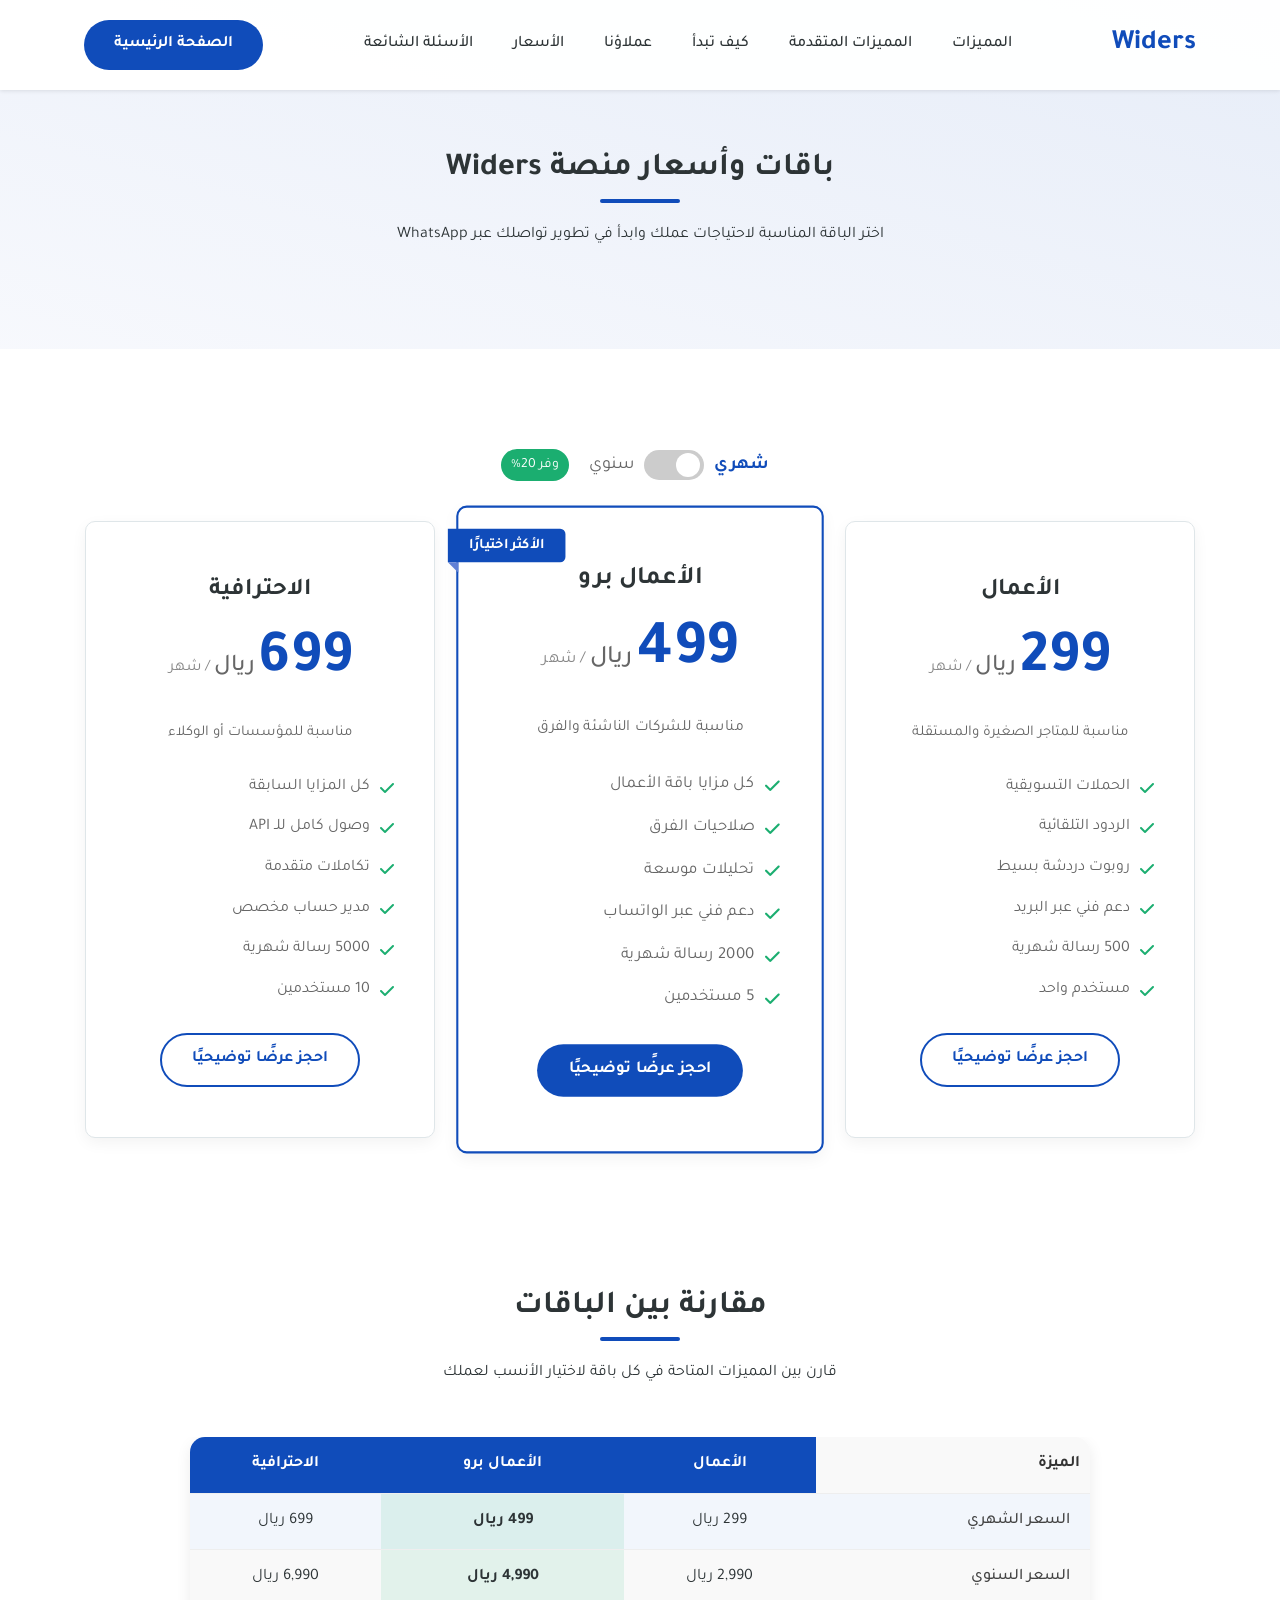
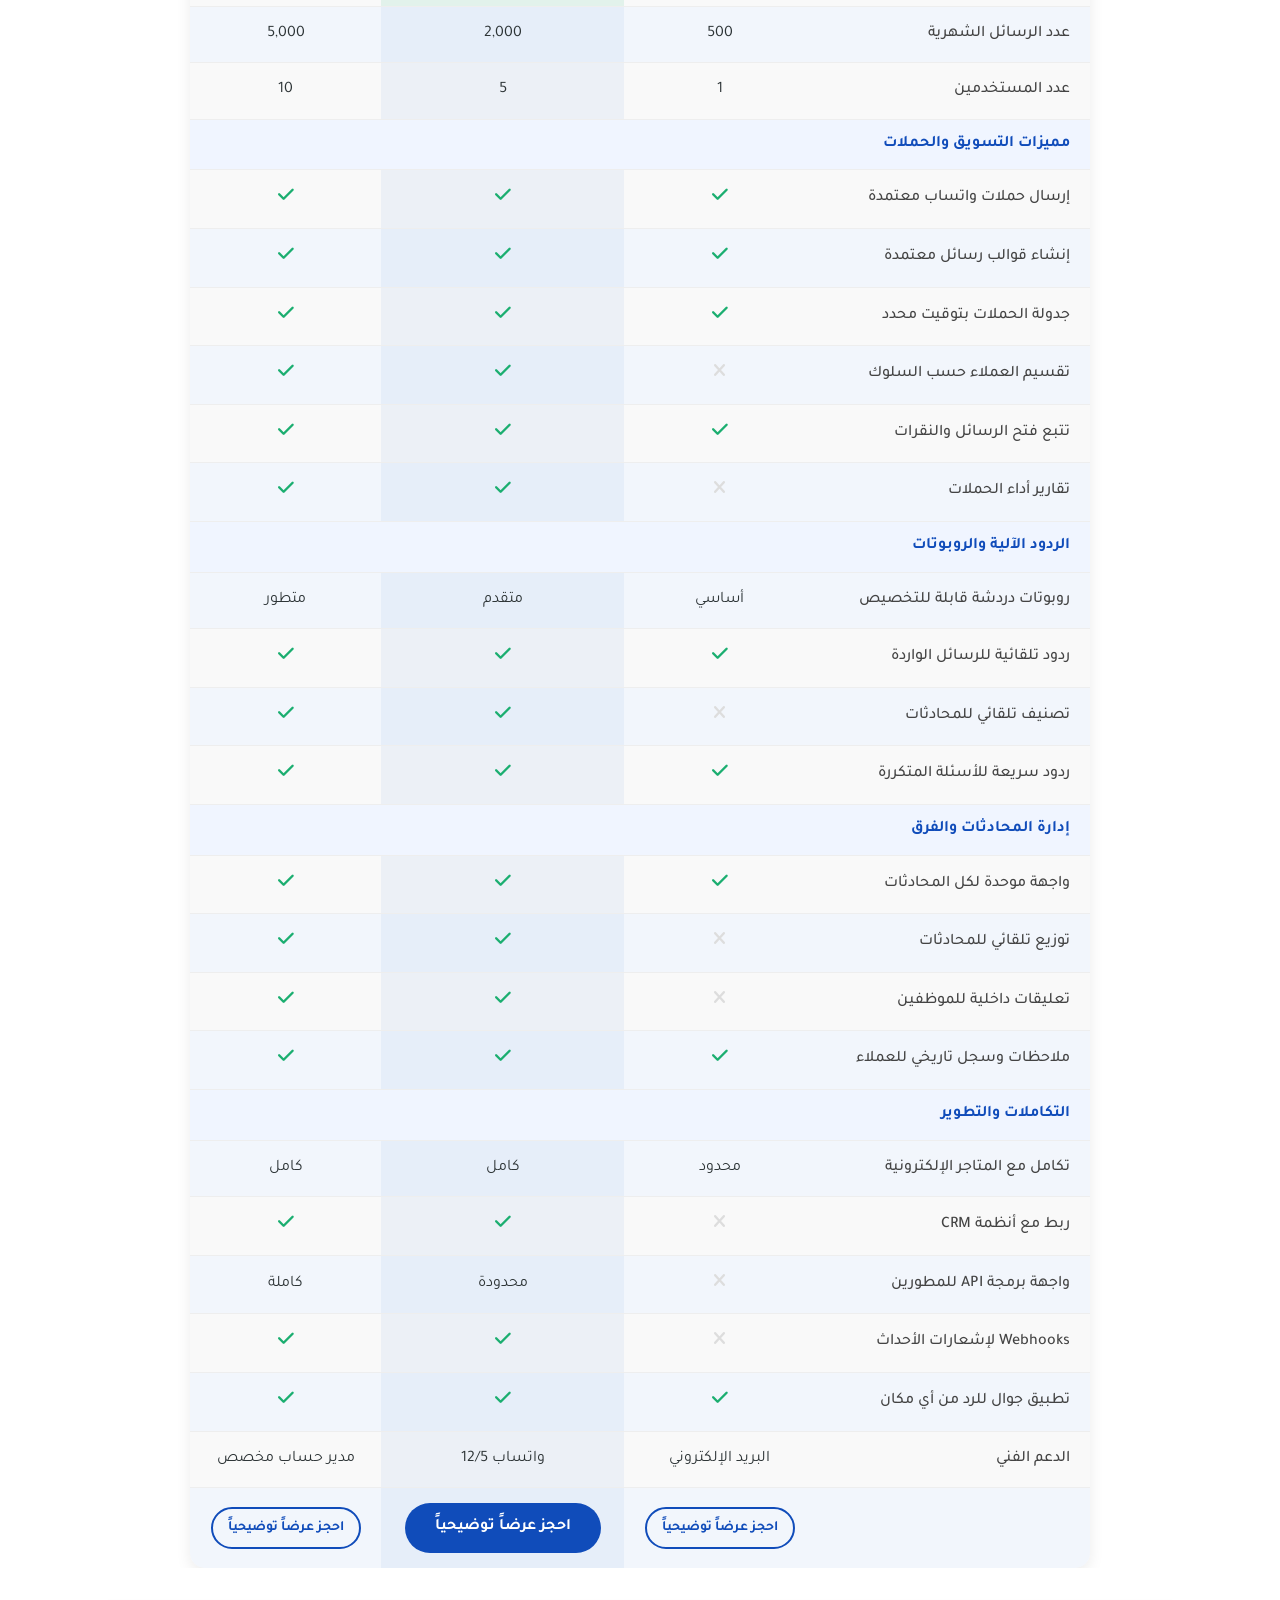
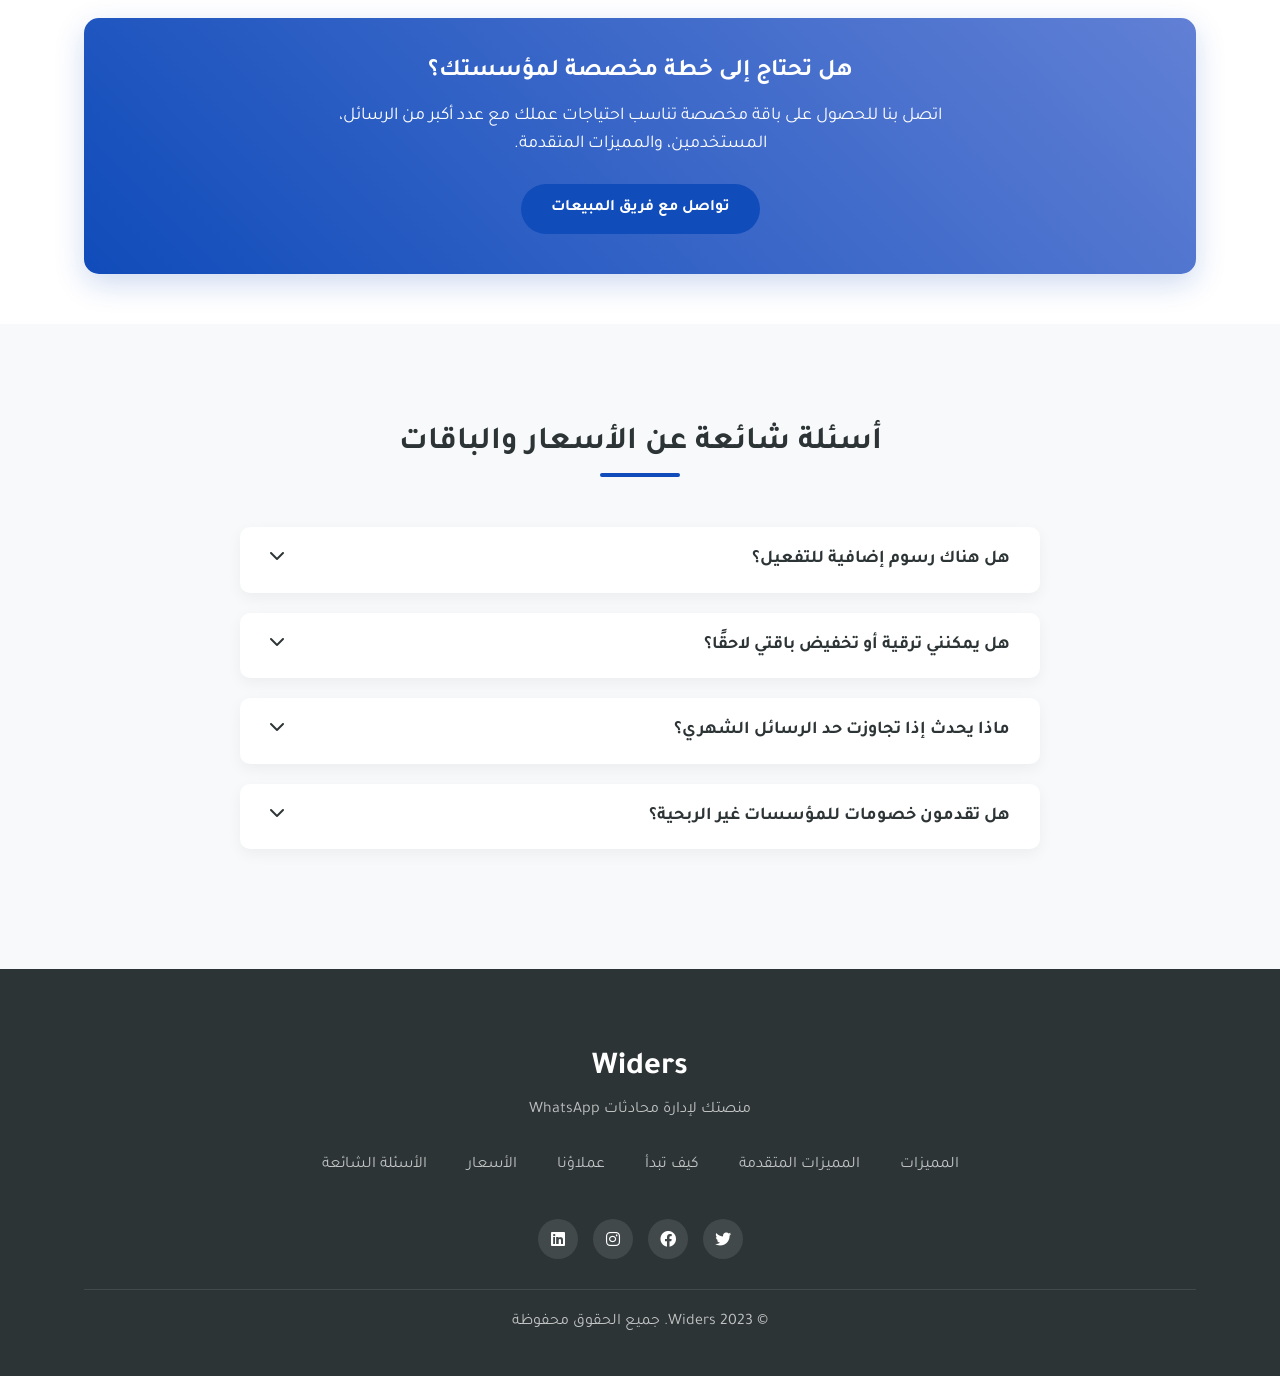
==== pricing.html @ 2da827e3 "Add files via upload" ====
<!DOCTYPE html>
<html lang="ar" dir="rtl">
  <head>
    <meta charset="UTF-8" />
    <meta name="viewport" content="width=device-width, initial-scale=1.0" />
    <title>الأسعار والباقات - Widers</title>
    <link rel="stylesheet" href="styles.css" />
    <link rel="stylesheet" href="animations.css" />
    <link
      rel="stylesheet"
      href="https://cdnjs.cloudflare.com/ajax/libs/font-awesome/6.0.0/css/all.min.css"
    />
    <link
      href="https://fonts.googleapis.com/css2?family=Tajawal:wght@300;400;500;700;800&display=swap"
      rel="stylesheet"
    />
    <meta
      name="description"
      content="باقات وأسعار منصة Widers - منصة متكاملة لإدارة وتسويق محادثات WhatsApp عبر API معتمد من Meta."
    />
    <style>
      .pricing-page-hero {
        padding: 15rem 0 5rem;
        background: linear-gradient(
          to bottom left,
          rgba(16, 76, 186, 0.1),
          rgba(97, 128, 213, 0.05)
        );
      }

      .pricing-features {
        padding: 5rem 0;
        background-color: #fff;
      }

      .pricing-features-list {
        display: grid;
        grid-template-columns: repeat(auto-fit, minmax(30rem, 1fr));
        gap: 3rem;
        margin-top: 3rem;
      }

      .feature-group {
        background-color: #f8f9fa;
        border-radius: 1.5rem;
        padding: 3rem;
        box-shadow: 0 5px 15px rgba(0, 0, 0, 0.05);
      }

      .feature-group h3 {
        color: var(--primary-color);
        margin-bottom: 2rem;
        position: relative;
        padding-bottom: 1rem;
      }

      .feature-group h3::after {
        content: "";
        position: absolute;
        bottom: 0;
        right: 0;
        width: 5rem;
        height: 0.3rem;
        background-color: var(--primary-color);
      }

      .feature-group ul li {
        margin-bottom: 1.2rem;
        display: flex;
        align-items: flex-start;
      }

      .feature-group ul li i {
        color: var(--secondary-color);
        margin-left: 1rem;
        margin-top: 0.3rem;
      }

      .enterprise-cta {
        background: linear-gradient(
          45deg,
          var(--primary-color),
          var(--primary-light)
        );
        color: white;
        border-radius: 1.5rem;
        padding: 4rem;
        margin-top: 5rem;
        text-align: center;
        box-shadow: 0 10px 30px rgba(16, 76, 186, 0.2);
      }

      .enterprise-cta h3 {
        font-size: 2.4rem;
        margin-bottom: 1.5rem;
      }

      .enterprise-cta p {
        font-size: 1.8rem;
        margin-bottom: 2.5rem;
        max-width: 70rem;
        margin-left: auto;
        margin-right: auto;
      }
    </style>
  </head>
  <body>
    <!-- القسم 1: الهيدر والتنقل -->
    <header class="header">
      <div class="container">
        <div class="navbar">
          <div class="logo">
            <h1>Widers</h1>
          </div>
          <nav class="nav-menu">
            <ul>
              <li><a href="index.html#features">المميزات</a></li>
              <li>
                <a href="index.html#advanced-features">المميزات المتقدمة</a>
              </li>
              <li><a href="index.html#journey">كيف تبدأ</a></li>
              <li><a href="index.html#testimonials">عملاؤنا</a></li>
              <li><a href="index.html#pricing">الأسعار</a></li>
              <li><a href="index.html#faq">الأسئلة الشائعة</a></li>
            </ul>
          </nav>
          <div class="cta-button">
            <a href="index.html" class="btn btn-primary">الصفحة الرئيسية</a>
          </div>
          <div class="mobile-menu-toggle">
            <i class="fas fa-bars"></i>
          </div>
        </div>
      </div>
    </header>

    <!-- القسم 2: العنوان الرئيسي للصفحة -->
    <section class="pricing-page-hero">
      <div class="container">
        <div class="section-header">
          <h2>باقات وأسعار منصة Widers</h2>
          <p>
            اختر الباقة المناسبة لاحتياجات عملك وابدأ في تطوير تواصلك عبر
            WhatsApp
          </p>
        </div>
      </div>
    </section>

    <!-- قسم الأسعار -->
    <section id="pricing" class="pricing">
      <div class="container">
        <div class="pricing-toggle">
          <span class="toggle-label active">شهري</span>
          <label class="switch">
            <input type="checkbox" id="pricing-toggle" />
            <span class="slider round"></span>
          </label>
          <span class="toggle-label">سنوي</span>
          <span class="save-label">وفر 20%</span>
        </div>

        <div class="pricing-plans monthly active">
          <div class="pricing-card">
            <div class="plan-name">الأعمال</div>
            <div class="plan-price">
              <span class="price">299</span>
              <span class="currency">ريال</span>
              <span class="period">/ شهر</span>
            </div>
            <div class="plan-audience">مناسبة للمتاجر الصغيرة والمستقلة</div>
            <ul class="plan-features">
              <li><i class="fas fa-check"></i> الحملات التسويقية</li>
              <li><i class="fas fa-check"></i> الردود التلقائية</li>
              <li><i class="fas fa-check"></i> روبوت دردشة بسيط</li>
              <li><i class="fas fa-check"></i> دعم فني عبر البريد</li>
              <li><i class="fas fa-check"></i> 500 رسالة شهرية</li>
              <li><i class="fas fa-check"></i> مستخدم واحد</li>
            </ul>
            <a href="booking.html" class="btn btn-outline"
              >احجز عرضًا توضيحيًا</a
            >
          </div>
          <div class="pricing-card popular">
            <div class="popular-badge">الأكثر اختيارًا</div>
            <div class="plan-name">الأعمال برو</div>
            <div class="plan-price">
              <span class="price">499</span>
              <span class="currency">ريال</span>
              <span class="period">/ شهر</span>
            </div>
            <div class="plan-audience">مناسبة للشركات الناشئة والفرق</div>
            <ul class="plan-features">
              <li><i class="fas fa-check"></i> كل مزايا باقة الأعمال</li>
              <li><i class="fas fa-check"></i> صلاحيات الفرق</li>
              <li><i class="fas fa-check"></i> تحليلات موسعة</li>
              <li><i class="fas fa-check"></i> دعم فني عبر الواتساب</li>
              <li><i class="fas fa-check"></i> 2000 رسالة شهرية</li>
              <li><i class="fas fa-check"></i> 5 مستخدمين</li>
            </ul>
            <a href="booking.html" class="btn btn-primary"
              >احجز عرضًا توضيحيًا</a
            >
          </div>
          <div class="pricing-card">
            <div class="plan-name">الاحترافية</div>
            <div class="plan-price">
              <span class="price">699</span>
              <span class="currency">ريال</span>
              <span class="period">/ شهر</span>
            </div>
            <div class="plan-audience">مناسبة للمؤسسات أو الوكلاء</div>
            <ul class="plan-features">
              <li><i class="fas fa-check"></i> كل المزايا السابقة</li>
              <li><i class="fas fa-check"></i> وصول كامل للـ API</li>
              <li><i class="fas fa-check"></i> تكاملات متقدمة</li>
              <li><i class="fas fa-check"></i> مدير حساب مخصص</li>
              <li><i class="fas fa-check"></i> 5000 رسالة شهرية</li>
              <li><i class="fas fa-check"></i> 10 مستخدمين</li>
            </ul>
            <a href="booking.html" class="btn btn-outline"
              >احجز عرضًا توضيحيًا</a
            >
          </div>
        </div>

        <div class="pricing-plans yearly">
          <div class="pricing-card">
            <div class="plan-name">الأعمال</div>
            <div class="plan-price">
              <span class="price">2,990</span>
              <span class="currency">ريال</span>
              <span class="period">/ سنة</span>
            </div>
            <div class="plan-savings">توفير 598 ريال</div>
            <div class="plan-audience">مناسبة للمتاجر الصغيرة والمستقلة</div>
            <ul class="plan-features">
              <li><i class="fas fa-check"></i> الحملات التسويقية</li>
              <li><i class="fas fa-check"></i> الردود التلقائية</li>
              <li><i class="fas fa-check"></i> روبوت دردشة بسيط</li>
              <li><i class="fas fa-check"></i> دعم فني عبر البريد</li>
              <li><i class="fas fa-check"></i> 500 رسالة شهرية</li>
              <li><i class="fas fa-check"></i> مستخدم واحد</li>
            </ul>
            <a href="booking.html" class="btn btn-outline"
              >احجز عرضًا توضيحيًا</a
            >
          </div>
          <div class="pricing-card popular">
            <div class="popular-badge">الأكثر اختيارًا</div>
            <div class="plan-name">الأعمال برو</div>
            <div class="plan-price">
              <span class="price">4,990</span>
              <span class="currency">ريال</span>
              <span class="period">/ سنة</span>
            </div>
            <div class="plan-savings">توفير 998 ريال</div>
            <div class="plan-audience">مناسبة للشركات الناشئة والفرق</div>
            <ul class="plan-features">
              <li><i class="fas fa-check"></i> كل مزايا باقة الأعمال</li>
              <li><i class="fas fa-check"></i> صلاحيات الفرق</li>
              <li><i class="fas fa-check"></i> تحليلات موسعة</li>
              <li><i class="fas fa-check"></i> دعم فني عبر الواتساب</li>
              <li><i class="fas fa-check"></i> 2000 رسالة شهرية</li>
              <li><i class="fas fa-check"></i> 5 مستخدمين</li>
            </ul>
            <a href="booking.html" class="btn btn-primary"
              >احجز عرضًا توضيحيًا</a
            >
          </div>
          <div class="pricing-card">
            <div class="plan-name">الاحترافية</div>
            <div class="plan-price">
              <span class="price">6,990</span>
              <span class="currency">ريال</span>
              <span class="period">/ سنة</span>
            </div>
            <div class="plan-savings">توفير 1,398 ريال</div>
            <div class="plan-audience">مناسبة للمؤسسات أو الوكلاء</div>
            <ul class="plan-features">
              <li><i class="fas fa-check"></i> كل المزايا السابقة</li>
              <li><i class="fas fa-check"></i> وصول كامل للـ API</li>
              <li><i class="fas fa-check"></i> تكاملات متقدمة</li>
              <li><i class="fas fa-check"></i> مدير حساب مخصص</li>
              <li><i class="fas fa-check"></i> 5000 رسالة شهرية</li>
              <li><i class="fas fa-check"></i> 10 مستخدمين</li>
            </ul>
            <a href="booking.html" class="btn btn-outline"
              >احجز عرضًا توضيحيًا</a
            >
          </div>
        </div>
      </div>
    </section>

    <!-- قسم مقارنة بين الباقات -->
    <section class="pricing-features">
      <div class="container">
        <div class="section-header">
          <h2>مقارنة بين الباقات</h2>
          <p>قارن بين المميزات المتاحة في كل باقة لاختيار الأنسب لعملك</p>
        </div>

        <div class="features-comparison">
          <style>
            .features-comparison {
              overflow-x: auto;
              margin: 4rem 0;
            }

            .comparison-table {
              width: 100%;
              border-collapse: collapse;
              text-align: center;
              box-shadow: 0 5px 15px rgba(0, 0, 0, 0.08);
              border-radius: 1.5rem;
              overflow: hidden;
            }

            .comparison-table th,
            .comparison-table td {
              padding: 1.5rem 1rem;
              border-bottom: 1px solid #eee;
            }

            .comparison-table th {
              background-color: var(--primary-color);
              color: white;
              font-weight: 700;
              font-size: 1.6rem;
            }

            .comparison-table th:first-child {
              text-align: right;
              background-color: transparent;
              color: #333;
              border-bottom: 1px solid #eee;
              font-weight: 600;
            }

            .comparison-table tr:last-child td {
              border-bottom: none;
            }

            .comparison-table tr:nth-child(odd) {
              background-color: #f9f9f9;
            }

            .comparison-table tr td:first-child {
              text-align: right;
              font-weight: 500;
              color: #444;
              padding-right: 2rem;
            }

            .comparison-table i.fas.fa-check {
              color: var(--secondary-color);
              font-size: 1.8rem;
            }

            .comparison-table i.fas.fa-times {
              color: #ddd;
              font-size: 1.8rem;
            }

            .comparison-table .highlight {
              background-color: rgba(27, 174, 112, 0.1);
              font-weight: bold;
            }

            .comparison-table tr.section-title {
              background-color: #f0f5ff;
            }

            .comparison-table tr.section-title td {
              font-weight: 700;
              color: var(--primary-color);
              text-align: right;
              padding: 1.2rem 2rem;
            }

            .popular-column {
              background-color: rgba(16, 76, 186, 0.05);
              position: relative;
            }

            .comparison-table .btn-outline {
              padding: 0.8rem 1.5rem;
              font-size: 1.4rem;
            }

            @media (max-width: 768px) {
              .comparison-table th,
              .comparison-table td {
                padding: 1rem 0.5rem;
                font-size: 1.4rem;
              }
            }
          </style>

          <table class="comparison-table">
            <tr>
              <th>الميزة</th>
              <th>الأعمال</th>
              <th class="popular-column">الأعمال برو</th>
              <th>الاحترافية</th>
            </tr>
            <tr>
              <td>السعر الشهري</td>
              <td>299 ريال</td>
              <td class="popular-column highlight">499 ريال</td>
              <td>699 ريال</td>
            </tr>
            <tr>
              <td>السعر السنوي</td>
              <td>2,990 ريال</td>
              <td class="popular-column highlight">4,990 ريال</td>
              <td>6,990 ريال</td>
            </tr>
            <tr>
              <td>عدد الرسائل الشهرية</td>
              <td>500</td>
              <td class="popular-column">2,000</td>
              <td>5,000</td>
            </tr>
            <tr>
              <td>عدد المستخدمين</td>
              <td>1</td>
              <td class="popular-column">5</td>
              <td>10</td>
            </tr>
            <tr class="section-title">
              <td colspan="4">مميزات التسويق والحملات</td>
            </tr>
            <tr>
              <td>إرسال حملات واتساب معتمدة</td>
              <td><i class="fas fa-check"></i></td>
              <td class="popular-column"><i class="fas fa-check"></i></td>
              <td><i class="fas fa-check"></i></td>
            </tr>
            <tr>
              <td>إنشاء قوالب رسائل معتمدة</td>
              <td><i class="fas fa-check"></i></td>
              <td class="popular-column"><i class="fas fa-check"></i></td>
              <td><i class="fas fa-check"></i></td>
            </tr>
            <tr>
              <td>جدولة الحملات بتوقيت محدد</td>
              <td><i class="fas fa-check"></i></td>
              <td class="popular-column"><i class="fas fa-check"></i></td>
              <td><i class="fas fa-check"></i></td>
            </tr>
            <tr>
              <td>تقسيم العملاء حسب السلوك</td>
              <td><i class="fas fa-times"></i></td>
              <td class="popular-column"><i class="fas fa-check"></i></td>
              <td><i class="fas fa-check"></i></td>
            </tr>
            <tr>
              <td>تتبع فتح الرسائل والنقرات</td>
              <td><i class="fas fa-check"></i></td>
              <td class="popular-column"><i class="fas fa-check"></i></td>
              <td><i class="fas fa-check"></i></td>
            </tr>
            <tr>
              <td>تقارير أداء الحملات</td>
              <td><i class="fas fa-times"></i></td>
              <td class="popular-column"><i class="fas fa-check"></i></td>
              <td><i class="fas fa-check"></i></td>
            </tr>
            <tr class="section-title">
              <td colspan="4">الردود الآلية والروبوتات</td>
            </tr>
            <tr>
              <td>روبوتات دردشة قابلة للتخصيص</td>
              <td>أساسي</td>
              <td class="popular-column">متقدم</td>
              <td>متطور</td>
            </tr>
            <tr>
              <td>ردود تلقائية للرسائل الواردة</td>
              <td><i class="fas fa-check"></i></td>
              <td class="popular-column"><i class="fas fa-check"></i></td>
              <td><i class="fas fa-check"></i></td>
            </tr>
            <tr>
              <td>تصنيف تلقائي للمحادثات</td>
              <td><i class="fas fa-times"></i></td>
              <td class="popular-column"><i class="fas fa-check"></i></td>
              <td><i class="fas fa-check"></i></td>
            </tr>
            <tr>
              <td>ردود سريعة للأسئلة المتكررة</td>
              <td><i class="fas fa-check"></i></td>
              <td class="popular-column"><i class="fas fa-check"></i></td>
              <td><i class="fas fa-check"></i></td>
            </tr>
            <tr class="section-title">
              <td colspan="4">إدارة المحادثات والفرق</td>
            </tr>
            <tr>
              <td>واجهة موحدة لكل المحادثات</td>
              <td><i class="fas fa-check"></i></td>
              <td class="popular-column"><i class="fas fa-check"></i></td>
              <td><i class="fas fa-check"></i></td>
            </tr>
            <tr>
              <td>توزيع تلقائي للمحادثات</td>
              <td><i class="fas fa-times"></i></td>
              <td class="popular-column"><i class="fas fa-check"></i></td>
              <td><i class="fas fa-check"></i></td>
            </tr>
            <tr>
              <td>تعليقات داخلية للموظفين</td>
              <td><i class="fas fa-times"></i></td>
              <td class="popular-column"><i class="fas fa-check"></i></td>
              <td><i class="fas fa-check"></i></td>
            </tr>
            <tr>
              <td>ملاحظات وسجل تاريخي للعملاء</td>
              <td><i class="fas fa-check"></i></td>
              <td class="popular-column"><i class="fas fa-check"></i></td>
              <td><i class="fas fa-check"></i></td>
            </tr>
            <tr class="section-title">
              <td colspan="4">التكاملات والتطوير</td>
            </tr>
            <tr>
              <td>تكامل مع المتاجر الإلكترونية</td>
              <td>محدود</td>
              <td class="popular-column">كامل</td>
              <td>كامل</td>
            </tr>
            <tr>
              <td>ربط مع أنظمة CRM</td>
              <td><i class="fas fa-times"></i></td>
              <td class="popular-column"><i class="fas fa-check"></i></td>
              <td><i class="fas fa-check"></i></td>
            </tr>
            <tr>
              <td>واجهة برمجة API للمطورين</td>
              <td><i class="fas fa-times"></i></td>
              <td class="popular-column">محدودة</td>
              <td>كاملة</td>
            </tr>
            <tr>
              <td>Webhooks لإشعارات الأحداث</td>
              <td><i class="fas fa-times"></i></td>
              <td class="popular-column"><i class="fas fa-check"></i></td>
              <td><i class="fas fa-check"></i></td>
            </tr>
            <tr>
              <td>تطبيق جوال للرد من أي مكان</td>
              <td><i class="fas fa-check"></i></td>
              <td class="popular-column"><i class="fas fa-check"></i></td>
              <td><i class="fas fa-check"></i></td>
            </tr>
            <tr>
              <td>الدعم الفني</td>
              <td>البريد الإلكتروني</td>
              <td class="popular-column">واتساب 12/5</td>
              <td>مدير حساب مخصص</td>
            </tr>
            <tr>
              <td></td>
              <td>
                <a href="booking.html" class="btn btn-outline"
                  >احجز عرضاً توضيحياً</a
                >
              </td>
              <td class="popular-column">
                <a href="booking.html" class="btn btn-primary"
                  >احجز عرضاً توضيحياً</a
                >
              </td>
              <td>
                <a href="booking.html" class="btn btn-outline"
                  >احجز عرضاً توضيحياً</a
                >
              </td>
            </tr>
          </table>
        </div>

        <div class="enterprise-cta">
          <h3>هل تحتاج إلى خطة مخصصة لمؤسستك؟</h3>
          <p>
            اتصل بنا للحصول على باقة مخصصة تناسب احتياجات عملك مع عدد أكبر من
            الرسائل، المستخدمين، والمميزات المتقدمة.
          </p>
          <a href="booking.html" class="btn btn-primary"
            >تواصل مع فريق المبيعات</a
          >
        </div>
      </div>
    </section>

    <!-- قسم أسئلة متكررة عن الأسعار -->
    <section class="faq">
      <div class="container">
        <div class="section-header">
          <h2>أسئلة شائعة عن الأسعار والباقات</h2>
        </div>
        <div class="faq-container">
          <div class="faq-item">
            <div class="faq-question">
              <h3>هل هناك رسوم إضافية للتفعيل؟</h3>
              <div class="faq-icon">
                <i class="fas fa-chevron-down"></i>
              </div>
            </div>
            <div class="faq-answer">
              <p>
                لا، لا توجد رسوم تفعيل إضافية. كل ما تدفعه هو قيمة الاشتراك
                المذكورة في الباقات.
              </p>
            </div>
          </div>
          <div class="faq-item">
            <div class="faq-question">
              <h3>هل يمكنني ترقية أو تخفيض باقتي لاحقًا؟</h3>
              <div class="faq-icon">
                <i class="fas fa-chevron-down"></i>
              </div>
            </div>
            <div class="faq-answer">
              <p>
                نعم، يمكنك ترقية باقتك في أي وقت. للتخفيض، يمكنك الانتقال إلى
                باقة أقل في نهاية دورة الاشتراك الحالية.
              </p>
            </div>
          </div>
          <div class="faq-item">
            <div class="faq-question">
              <h3>ماذا يحدث إذا تجاوزت حد الرسائل الشهري؟</h3>
              <div class="faq-icon">
                <i class="fas fa-chevron-down"></i>
              </div>
            </div>
            <div class="faq-answer">
              <p>
                تُحتسب الرسائل الإضافية بنظام الدفع حسب الاستخدام بقيمة 0.10
                ريال للرسالة العادية و 0.30 ريال للرسائل التي تحتوي على وسائط.
              </p>
            </div>
          </div>
          <div class="faq-item">
            <div class="faq-question">
              <h3>هل تقدمون خصومات للمؤسسات غير الربحية؟</h3>
              <div class="faq-icon">
                <i class="fas fa-chevron-down"></i>
              </div>
            </div>
            <div class="faq-answer">
              <p>
                نعم، نقدم خصومات خاصة للمؤسسات التعليمية وغير الربحية. يرجى
                التواصل مع فريق المبيعات لمعرفة التفاصيل.
              </p>
            </div>
          </div>
        </div>
      </div>
    </section>

    <!-- الفوتر -->
    <footer class="footer">
      <div class="container">
        <div class="footer-content">
          <div class="footer-logo">
            <h2>Widers</h2>
            <p>منصتك لإدارة محادثات WhatsApp</p>
          </div>
          <div class="footer-links">
            <a href="index.html#features">المميزات</a>
            <a href="index.html#advanced-features">المميزات المتقدمة</a>
            <a href="index.html#journey">كيف تبدأ</a>
            <a href="index.html#testimonials">عملاؤنا</a>
            <a href="index.html#pricing">الأسعار</a>
            <a href="index.html#faq">الأسئلة الشائعة</a>
          </div>
          <div class="social-links">
            <a href="#"><i class="fab fa-twitter"></i></a>
            <a href="#"><i class="fab fa-facebook"></i></a>
            <a href="#"><i class="fab fa-instagram"></i></a>
            <a href="#"><i class="fab fa-linkedin"></i></a>
          </div>
        </div>
        <div class="footer-bottom">
          <p>© 2023 Widers. جميع الحقوق محفوظة</p>
        </div>
      </div>
    </footer>

    <script src="script.js"></script>
  </body>
</html>
---- styles.css ----
/* Global Styles */
:root {
  --primary-color: #104cba;
  --primary-light: #6180d5;
  --secondary-color: #1bae70;
  --accent-color: #9370db;
  --dark-color: #2d3436;
  --light-color: #f5f6fa;
  --gray-color: #dfe6e9;
  --text-color: #2d3436;
  --shadow: 0 4px 6px rgba(0, 0, 0, 0.1);
  --transition: all 0.3s ease;
}

* {
  margin: 0;
  padding: 0;
  box-sizing: border-box;
}

html {
  font-size: 62.5%;
  scroll-behavior: smooth;
}

body {
  font-family: "Tajawal", sans-serif;
  font-size: 1.6rem;
  line-height: 1.6;
  color: var(--text-color);
  background-color: #fff;
  direction: rtl;
}

.container {
  width: 90%;
  max-width: 120rem;
  margin: 0 auto;
  padding: 0 2rem;
}

h1,
h2,
h3,
h4,
h5,
h6 {
  font-weight: 700;
  line-height: 1.2;
  margin-bottom: 2rem;
}

ul {
  list-style: none;
}

a {
  text-decoration: none;
  color: var(--text-color);
  transition: var(--transition);
}

img {
  max-width: 100%;
  height: auto;
  display: block;
}

.section-header {
  text-align: center;
  margin-bottom: 5rem;
}

.section-header h2 {
  font-size: 3.2rem;
  position: relative;
  margin-bottom: 2rem;
  padding-bottom: 1.5rem;
}

.section-header h2::after {
  content: "";
  position: absolute;
  bottom: 0;
  right: 50%;
  transform: translateX(50%);
  width: 8rem;
  height: 0.4rem;
  background-color: var(--primary-color);
  border-radius: 4rem;
}

/* Buttons */
.btn {
  display: inline-block;
  padding: 1.2rem 3rem;
  border-radius: 5rem;
  font-weight: 700;
  cursor: pointer;
  transition: var(--transition);
  font-size: 1.6rem;
  text-align: center;
  border: none;
}

.btn-primary {
  background-color: var(--primary-color);
  color: white;
}

.btn-primary:hover {
  background-color: var(--primary-light);
  transform: translateY(-3px);
  box-shadow: var(--shadow);
}

.btn-secondary {
  background-color: transparent;
  color: var(--primary-color);
  border: 2px solid var(--primary-color);
  margin-right: 1rem;
}

.btn-secondary:hover {
  background-color: var(--primary-color);
  color: white;
  transform: translateY(-3px);
  box-shadow: var(--shadow);
}

.btn-outline {
  background-color: transparent;
  color: var(--primary-color);
  border: 2px solid var(--primary-color);
}

.btn-outline:hover {
  background-color: var(--primary-color);
  color: white;
}

/* Header & Navigation */
.header {
  position: fixed;
  top: 0;
  right: 0;
  left: 0;
  background-color: rgba(255, 255, 255, 0.95);
  box-shadow: 0 1px 4px rgba(0, 0, 0, 0.1);
  z-index: 1000;
}

.navbar {
  display: flex;
  justify-content: space-between;
  align-items: center;
  padding: 2rem 0;
}

.logo h1 {
  font-size: 2.8rem;
  color: var(--primary-color);
  margin: 0;
}

.nav-menu ul {
  display: flex;
  gap: 2rem;
}

.nav-menu a {
  font-size: 1.6rem;
  font-weight: 500;
  padding: 0.5rem 1rem;
  position: relative;
  overflow: hidden;
  transition: var(--transition);
}

.nav-menu a:hover {
  color: var(--primary-color);
  transform: translateY(-3px);
  animation: pulse 1s infinite ease-in-out;
}

.nav-menu a::after {
  content: "";
  position: absolute;
  width: 0;
  height: 2px;
  bottom: 0;
  left: 50%;
  background-color: var(--primary-color);
  transform: translateX(-50%);
  transition: width 0.3s ease;
}

.nav-menu a:hover::after {
  width: 70%;
}

.mobile-menu-toggle {
  display: none;
  font-size: 2.4rem;
  cursor: pointer;
}

/* Hero Section */
.hero {
  padding: 15rem 0 10rem;
  background: linear-gradient(
    to bottom left,
    rgba(16, 76, 186, 0.1),
    rgba(97, 128, 213, 0.05)
  );
  overflow: hidden;
}

.hero .container {
  display: grid;
  grid-template-columns: 1fr 1fr;
  gap: 4rem;
  align-items: center;
}

.hero-content {
  max-width: 60rem;
}

.main-title {
  font-size: 3.8rem;
  margin-bottom: 2rem;
  color: var(--dark-color);
}

.subtitle {
  font-size: 1.8rem;
  color: #666;
  margin-bottom: 3rem;
}

.hero-buttons {
  display: flex;
  gap: 1.5rem;
}

.hero-image {
  position: relative;
  display: flex;
  justify-content: center;
  align-items: center;
}

.hero-image img {
  width: 100%;
  max-width: 50rem;
  border-radius: 1rem;
  box-shadow: var(--shadow);
}

/* Features Section */
.features {
  padding: 10rem 0;
  background-color: #fff;
}

.features-grid {
  display: grid;
  grid-template-columns: repeat(auto-fit, minmax(25rem, 1fr));
  gap: 3rem;
}

.feature-card {
  background-color: #fff;
  padding: 3rem;
  border-radius: 1rem;
  text-align: center;
  box-shadow: 0 5px 15px rgba(0, 0, 0, 0.05);
  transition: var(--transition);
}

.feature-card:hover {
  transform: translateY(-1rem);
  box-shadow: 0 10px 25px rgba(0, 0, 0, 0.1);
}

.feature-icon {
  display: inline-flex;
  justify-content: center;
  align-items: center;
  width: 8rem;
  height: 8rem;
  background-color: rgba(16, 76, 186, 0.1);
  border-radius: 50%;
  margin-bottom: 2rem;
}

.feature-icon i {
  font-size: 3.6rem;
  color: var(--primary-color);
}

.feature-card h3 {
  font-size: 2rem;
  margin-bottom: 1.5rem;
}

.feature-card p {
  color: #666;
}

/* Advanced Features Section */
.advanced-features {
  padding: 10rem 0;
  background-color: #f8f9fa;
}

.feature-block {
  display: grid;
  grid-template-columns: 1fr 1fr;
  gap: 5rem;
  align-items: center;
  margin-bottom: 10rem;
}

.feature-block:last-child {
  margin-bottom: 0;
}

.feature-block.reverse {
  grid-template-columns: 1fr 1fr;
  direction: ltr;
}

.feature-block.reverse .feature-content {
  direction: rtl;
}

.feature-content h2 {
  font-size: 3rem;
}

.feature-content p {
  font-size: 1.7rem;
  color: #666;
  margin-bottom: 2.5rem;
}

.feature-list li {
  margin-bottom: 1rem;
  display: flex;
  align-items: center;
}

.feature-list i {
  color: var(--secondary-color);
  margin-left: 1rem;
  font-size: 1.8rem;
}

.feature-image img {
  width: 100%;
  max-width: 50rem;
  border-radius: 1rem;
  box-shadow: var(--shadow);
}

/* Journey Section */
.journey {
  padding: 10rem 0;
  background-color: #fff;
}

.journey-steps {
  display: flex;
  flex-wrap: wrap;
  justify-content: center;
  gap: 4rem;
}

.step-card {
  position: relative;
  background-color: #fff;
  padding: 4rem;
  border-radius: 1rem;
  box-shadow: 0 5px 15px rgba(0, 0, 0, 0.05);
  text-align: center;
  flex: 1;
  min-width: 25rem;
  max-width: 35rem;
  transition: var(--transition);
}

.step-card:hover {
  transform: translateY(-1rem);
  box-shadow: 0 10px 25px rgba(0, 0, 0, 0.1);
}

.step-number {
  position: absolute;
  top: -2rem;
  right: 50%;
  transform: translateX(50%);
  width: 4rem;
  height: 4rem;
  background-color: var(--primary-color);
  border-radius: 50%;
  color: white;
  display: flex;
  justify-content: center;
  align-items: center;
  font-weight: 700;
  font-size: 2rem;
}

.step-icon {
  display: inline-flex;
  justify-content: center;
  align-items: center;
  width: 7rem;
  height: 7rem;
  background-color: rgba(16, 76, 186, 0.1);
  border-radius: 50%;
  margin-bottom: 2rem;
}

.step-icon i {
  font-size: 3rem;
  color: var(--primary-color);
}

.step-card h3 {
  font-size: 2rem;
  margin-bottom: 1.5rem;
}

.step-card p {
  color: #666;
}

/* Testimonials Section */
.testimonials {
  padding: 10rem 0;
  background-color: #f8f9fa;
}

.testimonials-slider {
  display: flex;
  gap: 3rem;
  justify-content: center;
  flex-wrap: wrap;
  margin: 0 auto;
}

.testimonial-card {
  background-color: #fff;
  padding: 4rem 3rem;
  border-radius: 1.5rem;
  box-shadow: 0 10px 30px rgba(0, 0, 0, 0.05);
  min-width: 30rem;
  max-width: 35rem;
  flex: 1;
  transition: var(--transition);
  position: relative;
  border: 1px solid rgba(0, 0, 0, 0.05);
}

.testimonial-card:hover {
  transform: translateY(-1rem);
  box-shadow: 0 15px 35px rgba(0, 0, 0, 0.1);
  border-color: var(--primary-light);
}

.quote {
  text-align: center;
  margin-bottom: 2rem;
  color: var(--primary-light);
}

.quote i {
  font-size: 3rem;
  color: var(--primary-light);
}

.testimonial-text {
  font-size: 1.7rem;
  margin-bottom: 2rem;
  line-height: 1.8;
  text-align: right;
}

.testimonial-author {
  text-align: left;
  font-weight: 700;
  color: var(--primary-color);
  font-size: 1.5rem;
  padding-top: 1.5rem;
  border-top: 2px solid rgba(16, 76, 186, 0.1);
}

.testimonial-dots {
  display: flex;
  justify-content: center;
  margin-top: 3rem;
  gap: 1rem;
}

.dot {
  width: 1.2rem;
  height: 1.2rem;
  background-color: var(--gray-color);
  border-radius: 50%;
  cursor: pointer;
  transition: var(--transition);
}

.dot.active {
  background-color: var(--primary-color);
  transform: scale(1.2);
}

/* Pricing Section */
.pricing {
  padding: 10rem 0;
  background-color: #fff;
}

.pricing-plans {
  display: flex;
  flex-wrap: wrap;
  justify-content: center;
  gap: 3rem;
}

.pricing-card {
  background-color: #fff;
  padding: 5rem 4rem;
  border-radius: 1rem;
  box-shadow: 0 5px 15px rgba(0, 0, 0, 0.05);
  text-align: center;
  flex: 1;
  min-width: 30rem;
  max-width: 35rem;
  position: relative;
  transition: var(--transition);
  border: 1px solid var(--gray-color);
}

.pricing-card:hover {
  transform: translateY(-1rem);
  box-shadow: 0 10px 25px rgba(0, 0, 0, 0.1);
}

.pricing-card.popular {
  transform: scale(1.05);
  border: 2px solid var(--primary-color);
  z-index: 10;
}

.pricing-card.popular:hover {
  transform: scale(1.05) translateY(-1rem);
}

.popular-badge {
  position: absolute;
  top: 2rem;
  left: -1rem;
  background-color: var(--primary-color);
  color: white;
  padding: 0.5rem 2rem;
  font-size: 1.4rem;
  font-weight: 700;
  border-top-right-radius: 0.5rem;
  border-bottom-right-radius: 0.5rem;
}

.popular-badge::before {
  content: "";
  position: absolute;
  bottom: -1rem;
  left: 0;
  border-right: 1rem solid var(--primary-light);
  border-bottom: 1rem solid transparent;
}

.plan-name {
  font-size: 2.4rem;
  font-weight: 700;
  margin-bottom: 2rem;
}

.plan-price {
  margin-bottom: 3rem;
}

.price {
  font-size: 6rem;
  font-weight: 700;
  color: var(--primary-color);
  line-height: 1;
}

.currency {
  font-size: 2.4rem;
  font-weight: 500;
  color: #666;
}

.period {
  font-size: 1.6rem;
  color: #888;
}

.plan-audience {
  color: #666;
  margin-bottom: 3rem;
  font-size: 1.5rem;
}

.plan-features {
  margin-bottom: 3rem;
  text-align: right;
}

.plan-features li {
  margin-bottom: 1.5rem;
  color: #666;
  display: flex;
  align-items: center;
}

.plan-features i {
  color: var(--secondary-color);
  margin-left: 1rem;
}

/* FAQ Section */
.faq {
  padding: 10rem 0;
  background-color: #f8f9fa;
}

.faq-container {
  max-width: 80rem;
  margin: 0 auto;
}

.faq-item {
  background-color: #fff;
  border-radius: 1rem;
  margin-bottom: 2rem;
  box-shadow: 0 5px 15px rgba(0, 0, 0, 0.05);
  overflow: hidden;
}

.faq-question {
  padding: 2rem 3rem;
  display: flex;
  justify-content: space-between;
  align-items: center;
  cursor: pointer;
  transition: var(--transition);
}

.faq-question:hover {
  background-color: rgba(16, 76, 186, 0.05);
}

.faq-question h3 {
  font-size: 1.8rem;
  margin: 0;
  transition: var(--transition);
}

.faq-icon i {
  font-size: 1.6rem;
  transition: var(--transition);
}

.faq-item.active .faq-question h3 {
  color: var(--primary-color);
}

.faq-item.active .faq-icon i {
  transform: rotate(180deg);
  color: var(--primary-color);
}

.faq-answer {
  padding: 0 3rem;
  max-height: 0;
  overflow: hidden;
  transition: max-height 0.3s ease;
}

.faq-item.active .faq-answer {
  padding: 0 3rem 2rem;
  max-height: 20rem;
}

/* Comparison Section */
.comparison {
  padding: 10rem 0;
  background-color: #fff;
}

.comparison-table-wrapper {
  overflow-x: auto;
}

.comparison-table {
  width: 100%;
  border-collapse: collapse;
  margin: 0 auto;
  max-width: 90rem;
}

.comparison-table th,
.comparison-table td {
  padding: 1.5rem 2rem;
  text-align: center;
}

.comparison-table th {
  background-color: var(--primary-color);
  color: white;
  font-weight: 700;
  font-size: 1.8rem;
}

.comparison-table th:first-child {
  border-top-right-radius: 1rem;
  text-align: right;
}

.comparison-table th:last-child {
  border-top-left-radius: 1rem;
}

.comparison-table tr:nth-child(even) {
  background-color: rgba(16, 76, 186, 0.05);
}

.comparison-table td:first-child {
  text-align: right;
  font-weight: 500;
}

.comparison-table .fa-check {
  color: var(--secondary-color);
  font-size: 1.8rem;
}

.comparison-table .fa-times {
  color: var(--accent-color);
  font-size: 1.8rem;
}

.check {
  color: var(--secondary-color);
}

.cross {
  color: var(--accent-color);
}

/* Final CTA Section */
.final-cta {
  padding: 10rem 0;
  background: linear-gradient(
    to left,
    var(--primary-color),
    var(--primary-light)
  );
  color: white;
  text-align: center;
}

.cta-content {
  max-width: 70rem;
  margin: 0 auto;
}

.final-cta h2 {
  font-size: 3.6rem;
}

.final-cta p {
  font-size: 1.8rem;
  margin-bottom: 3rem;
}

.cta-buttons {
  display: flex;
  justify-content: center;
  gap: 2rem;
}

.final-cta .btn-primary {
  background-color: white;
  color: var(--primary-color);
}

.final-cta .btn-primary:hover {
  background-color: rgba(255, 255, 255, 0.9);
  transform: translateY(-3px);
}

.final-cta .btn-secondary {
  color: white;
  border-color: white;
}

.final-cta .btn-secondary:hover {
  background-color: white;
  color: var(--primary-color);
  transform: translateY(-3px);
}

/* Footer */
.footer {
  padding: 8rem 0 4rem;
  background-color: var(--dark-color);
  color: #f5f6fa;
  text-align: center;
}

.footer-content {
  display: flex;
  flex-direction: column;
  align-items: center;
  justify-content: center;
  gap: 0.5rem;
}

.footer-logo {
  text-align: center;
  margin-bottom: 2rem;
}

.footer-logo h2 {
  color: white;
  font-size: 3.2rem;
  margin-bottom: 1rem;
}

.footer-logo p {
  color: rgba(255, 255, 255, 0.7);
  font-size: 1.6rem;
}

.footer-links {
  display: flex;
  flex-wrap: wrap;
  justify-content: center;
  gap: 2rem;
  margin: 0 auto;
}

.footer-links a {
  color: rgba(255, 255, 255, 0.7);
  transition: var(--transition);
  font-size: 1.6rem;
  padding: 0.5rem 1rem;
  border-radius: 5rem;
  position: relative;
  overflow: hidden;
}

.footer-links a:hover {
  color: var(--primary-color);
  background-color: transparent;
  transform: translateY(-3px);
  animation: pulse 1s infinite ease-in-out;
}

.footer-links a::after {
  content: "";
  position: absolute;
  width: 0;
  height: 2px;
  bottom: 0;
  left: 50%;
  background-color: var(--primary-color);
  transform: translateX(-50%);
  transition: width 0.3s ease;
}

.footer-links a:hover::after {
  width: 70%;
}

@keyframes pulse {
  0% {
    transform: scale(1);
  }
  50% {
    transform: scale(1.05);
  }
  100% {
    transform: scale(1);
  }
}

.social-links {
  display: flex;
  justify-content: center;
  gap: 1.5rem;
  margin: 3rem 0;
}

.social-links a {
  display: inline-flex;
  justify-content: center;
  align-items: center;
  width: 4rem;
  height: 4rem;
  background-color: rgba(255, 255, 255, 0.1);
  border-radius: 50%;
  color: white;
  transition: var(--transition);
}

.social-links a:hover {
  background-color: var(--primary-color);
  transform: translateY(-3px);
}

.footer-bottom {
  border-top: 1px solid rgba(255, 255, 255, 0.1);
  padding-top: 2rem;
  text-align: center;
  color: rgba(255, 255, 255, 0.7);
}

/* Responsive */
@media (max-width: 1024px) {
  html {
    font-size: 60%;
  }

  .feature-block {
    gap: 3rem;
  }

  .audience-grid {
    grid-template-columns: repeat(2, 1fr);
  }
}

@media (max-width: 768px) {
  html {
    font-size: 57.5%;
  }

  .nav-menu {
    display: none;
  }

  .mobile-menu-toggle {
    display: block;
  }

  .hero .container {
    grid-template-columns: 1fr;
    text-align: center;
  }

  .hero-content {
    margin: 0 auto;
  }

  .hero-buttons {
    justify-content: center;
  }

  .feature-block {
    grid-template-columns: 1fr;
    text-align: center;
  }

  .feature-block .feature-image {
    order: 1;
  }

  .feature-block .feature-content {
    order: 2;
  }

  .feature-block.reverse {
    direction: rtl;
  }

  .feature-list li {
    justify-content: center;
  }

  .journey-steps {
    flex-direction: column;
    align-items: center;
  }

  .step-card {
    width: 100%;
  }

  .testimonials-slider {
    flex-direction: column;
    align-items: center;
  }

  .testimonial-card {
    width: 100%;
    max-width: 100%;
  }

  .pricing-card.popular {
    transform: none;
  }

  .pricing-card.popular:hover {
    transform: translateY(-1rem);
  }

  .footer-links {
    flex-direction: column;
    gap: 1.5rem;
  }
}

@media (max-width: 576px) {
  .hero {
    padding: 12rem 0 8rem;
  }

  .main-title {
    font-size: 3rem;
  }

  .features-grid {
    grid-template-columns: 1fr;
  }

  .audience-grid {
    grid-template-columns: 1fr;
  }

  .pricing-plans {
    flex-direction: column;
    align-items: center;
  }

  .pricing-card {
    width: 100%;
  }

  .cta-buttons {
    flex-direction: column;
    gap: 1.5rem;
  }

  .final-cta .btn-secondary {
    margin-right: 0;
  }
}

/* Stats Section */
.stats {
  padding: 5rem 0;
  background-color: var(--primary-color);
  color: white;
}

.stats-grid {
  display: flex;
  justify-content: space-around;
  flex-wrap: wrap;
  gap: 3rem;
}

.stat-card {
  text-align: center;
  padding: 2rem;
}

.stat-number {
  font-size: 5rem;
  font-weight: 700;
  line-height: 1;
  margin-bottom: 1rem;
  display: flex;
  justify-content: center;
  align-items: baseline;
}

.stat-unit {
  font-size: 2.5rem;
  margin-right: 0.5rem;
}

.stat-label {
  font-size: 1.8rem;
  opacity: 0.9;
}

/* Partners Section */
.partners {
  padding: 8rem 0;
  background-color: #f8f9fa;
}

.partners .section-header p {
  font-size: 1.8rem;
  color: #666;
  max-width: 60rem;
  margin: 0 auto;
}

.partners-logos {
  display: flex;
  justify-content: center;
  flex-wrap: wrap;
  gap: 4rem;
  margin-top: 5rem;
}

.partner-logo {
  display: flex;
  justify-content: center;
  align-items: center;
  height: 10rem;
  transition: var(--transition);
}

.partner-logo img {
  max-height: 100%;
  filter: grayscale(100%);
  opacity: 0.7;
  transition: var(--transition);
}

.partner-logo:hover img {
  filter: grayscale(0);
  opacity: 1;
  transform: scale(1.05);
}

/* Video Section */
.demo-video {
  padding: 10rem 0;
  background-color: #fff;
}

.demo-video .section-header p {
  font-size: 1.8rem;
  color: #666;
  max-width: 60rem;
  margin: 0 auto;
}

.video-container {
  position: relative;
  width: 100%;
  max-width: 90rem;
  margin: 4rem auto 0;
  padding-bottom: 56.25%; /* 16:9 Aspect Ratio */
  height: 0;
  overflow: hidden;
  border-radius: 1rem;
  box-shadow: var(--shadow);
}

.video-container iframe {
  position: absolute;
  top: 0;
  left: 0;
  width: 100%;
  height: 100%;
  border: none;
}

/* For Who Section */
.for-who {
  padding: 10rem 0;
  background-color: #f8f9fa;
}

.for-who .section-header p {
  font-size: 1.8rem;
  color: #666;
  max-width: 80rem;
  margin: 0 auto 3rem;
}

.audience-grid {
  display: grid;
  grid-template-columns: repeat(2, 1fr);
  gap: 3rem;
  margin-top: 5rem;
}

.audience-card {
  background-color: #fff;
  padding: 0;
  border-radius: 1.5rem;
  box-shadow: 0 10px 30px rgba(0, 0, 0, 0.05);
  transition: var(--transition);
  overflow: hidden;
  position: relative;
  display: flex;
  flex-direction: column;
  border: 1px solid rgba(0, 0, 0, 0.05);
}

.audience-card:hover {
  transform: translateY(-1rem);
  box-shadow: 0 15px 35px rgba(0, 0, 0, 0.1);
  border-color: var(--primary-light);
}

.audience-card-header {
  background: linear-gradient(
    45deg,
    var(--primary-color),
    var(--primary-light)
  );
  padding: 3rem;
  text-align: center;
  color: #fff;
  position: relative;
}

.audience-card:nth-child(2) .audience-card-header {
  background: linear-gradient(45deg, var(--secondary-color), #5cdba5);
}

.audience-card:nth-child(3) .audience-card-header {
  background: linear-gradient(45deg, var(--accent-color), #c4a7e7);
}

.audience-card:nth-child(4) .audience-card-header {
  background: linear-gradient(45deg, #104cba, #2a6bec);
}

.audience-icon {
  width: 8rem;
  height: 8rem;
  background-color: rgba(255, 255, 255, 0.15);
  border-radius: 50%;
  display: flex;
  justify-content: center;
  align-items: center;
  margin: 0 auto 2rem;
  backdrop-filter: blur(5px);
  border: 2px solid rgba(255, 255, 255, 0.1);
}

.audience-icon i {
  font-size: 3.6rem;
  color: #fff;
}

.audience-card-header h3 {
  font-size: 2.4rem;
  margin-bottom: 1rem;
  color: #fff;
}

.audience-card-content {
  padding: 3rem;
  flex: 1;
}

.audience-card p {
  font-size: 1.7rem;
  color: #666;
  margin-bottom: 2.5rem;
  line-height: 1.7;
}

.audience-features {
  margin-top: 2rem;
}

.audience-features li {
  margin-bottom: 1.5rem;
  display: flex;
  align-items: flex-start;
}

.audience-features i {
  color: var(--secondary-color);
  margin-left: 1.2rem;
  font-size: 1.6rem;
  margin-top: 0.3rem;
}

@media (max-width: 768px) {
  .audience-grid {
    grid-template-columns: 1fr;
  }

  .audience-card {
    text-align: center;
  }

  .audience-features li {
    justify-content: center;
  }
}

/* Mobile App Section */
.mobile-app {
  padding: 10rem 0;
  background: linear-gradient(
    to left,
    rgba(16, 76, 186, 0.03),
    rgba(16, 76, 186, 0.1)
  );
}

.mobile-app-content {
  display: flex;
  align-items: center;
  gap: 5rem;
}

.mobile-app-text {
  flex: 1;
}

.mobile-app-text h2 {
  font-size: 3.6rem;
  margin-bottom: 2rem;
}

.mobile-app-text p {
  font-size: 1.8rem;
  color: #666;
  margin-bottom: 3rem;
}

.app-buttons {
  display: flex;
  flex-wrap: wrap;
  gap: 2rem;
}

.app-button {
  background-color: var(--dark-color);
  color: white;
  padding: 1.5rem 3rem;
  border-radius: 1rem;
  display: flex;
  align-items: center;
  gap: 1rem;
  transition: var(--transition);
}

.app-button:hover {
  background-color: var(--primary-color);
  transform: translateY(-3px);
  box-shadow: var(--shadow);
}

.app-button i {
  font-size: 2.8rem;
}

.app-button span {
  display: flex;
  flex-direction: column;
  line-height: 1.2;
  font-size: 1.4rem;
}

.app-button strong {
  font-size: 1.8rem;
  font-weight: 700;
}

.mobile-app-image {
  flex: 1;
  display: flex;
  justify-content: center;
}

.mobile-app-image img {
  max-width: 30rem;
  border-radius: 2rem;
  box-shadow: 0 15px 35px rgba(0, 0, 0, 0.1);
}

/* Pricing Toggle */
.pricing-toggle {
  display: flex;
  align-items: center;
  justify-content: center;
  margin-bottom: 4rem;
}

.toggle-label {
  font-size: 1.8rem;
  color: #666;
  margin: 0 1rem;
  cursor: pointer;
  transition: var(--transition);
}

.toggle-label.active {
  color: var(--primary-color);
  font-weight: 700;
}

.save-label {
  background-color: var(--secondary-color);
  color: white;
  padding: 0.5rem 1rem;
  border-radius: 5rem;
  font-size: 1.4rem;
  margin-right: 1rem;
}

.switch {
  position: relative;
  display: inline-block;
  width: 6rem;
  height: 3rem;
}

.switch input {
  opacity: 0;
  width: 0;
  height: 0;
}

.slider {
  position: absolute;
  cursor: pointer;
  top: 0;
  left: 0;
  right: 0;
  bottom: 0;
  background-color: #ccc;
  transition: 0.4s;
}

.slider:before {
  position: absolute;
  content: "";
  height: 2.4rem;
  width: 2.4rem;
  right: 0.4rem;
  bottom: 0.3rem;
  background-color: white;
  transition: 0.4s;
}

input:checked + .slider {
  background-color: var(--primary-color);
}

input:checked + .slider:before {
  transform: translateX(-2.6rem);
}

.slider.round {
  border-radius: 3rem;
}

.slider.round:before {
  border-radius: 50%;
}

.pricing-plans {
  display: none;
}

.pricing-plans.active {
  display: flex;
  flex-wrap: wrap;
  justify-content: center;
  gap: 3rem;
}

.plan-savings {
  display: inline-block;
  background-color: rgba(27, 174, 112, 0.1);
  color: var(--secondary-color);
  padding: 0.5rem 1.5rem;
  border-radius: 5rem;
  font-weight: 700;
  margin-bottom: 1.5rem;
}

/* Responsive Adjustments */
@media (max-width: 768px) {
  .stats-grid {
    flex-direction: column;
    gap: 4rem;
  }

  .mobile-app-content {
    flex-direction: column-reverse;
    text-align: center;
  }

  .app-buttons {
    justify-content: center;
  }

  .audience-card {
    text-align: center;
  }

  .audience-icon {
    margin: 0 auto 2.5rem;
  }

  .audience-features li {
    justify-content: center;
  }

  .partners-logos {
    gap: 2rem;
  }

  .partner-logo {
    width: 40%;
    height: 8rem;
  }
}

@media (max-width: 576px) {
  .stat-number {
    font-size: 4rem;
  }

  .stat-unit {
    font-size: 2rem;
  }

  .partner-logo {
    width: 45%;
    height: 7rem;
  }

  .app-buttons {
    flex-direction: column;
    align-items: center;
  }

  .mobile-app-image img {
    max-width: 25rem;
  }
}
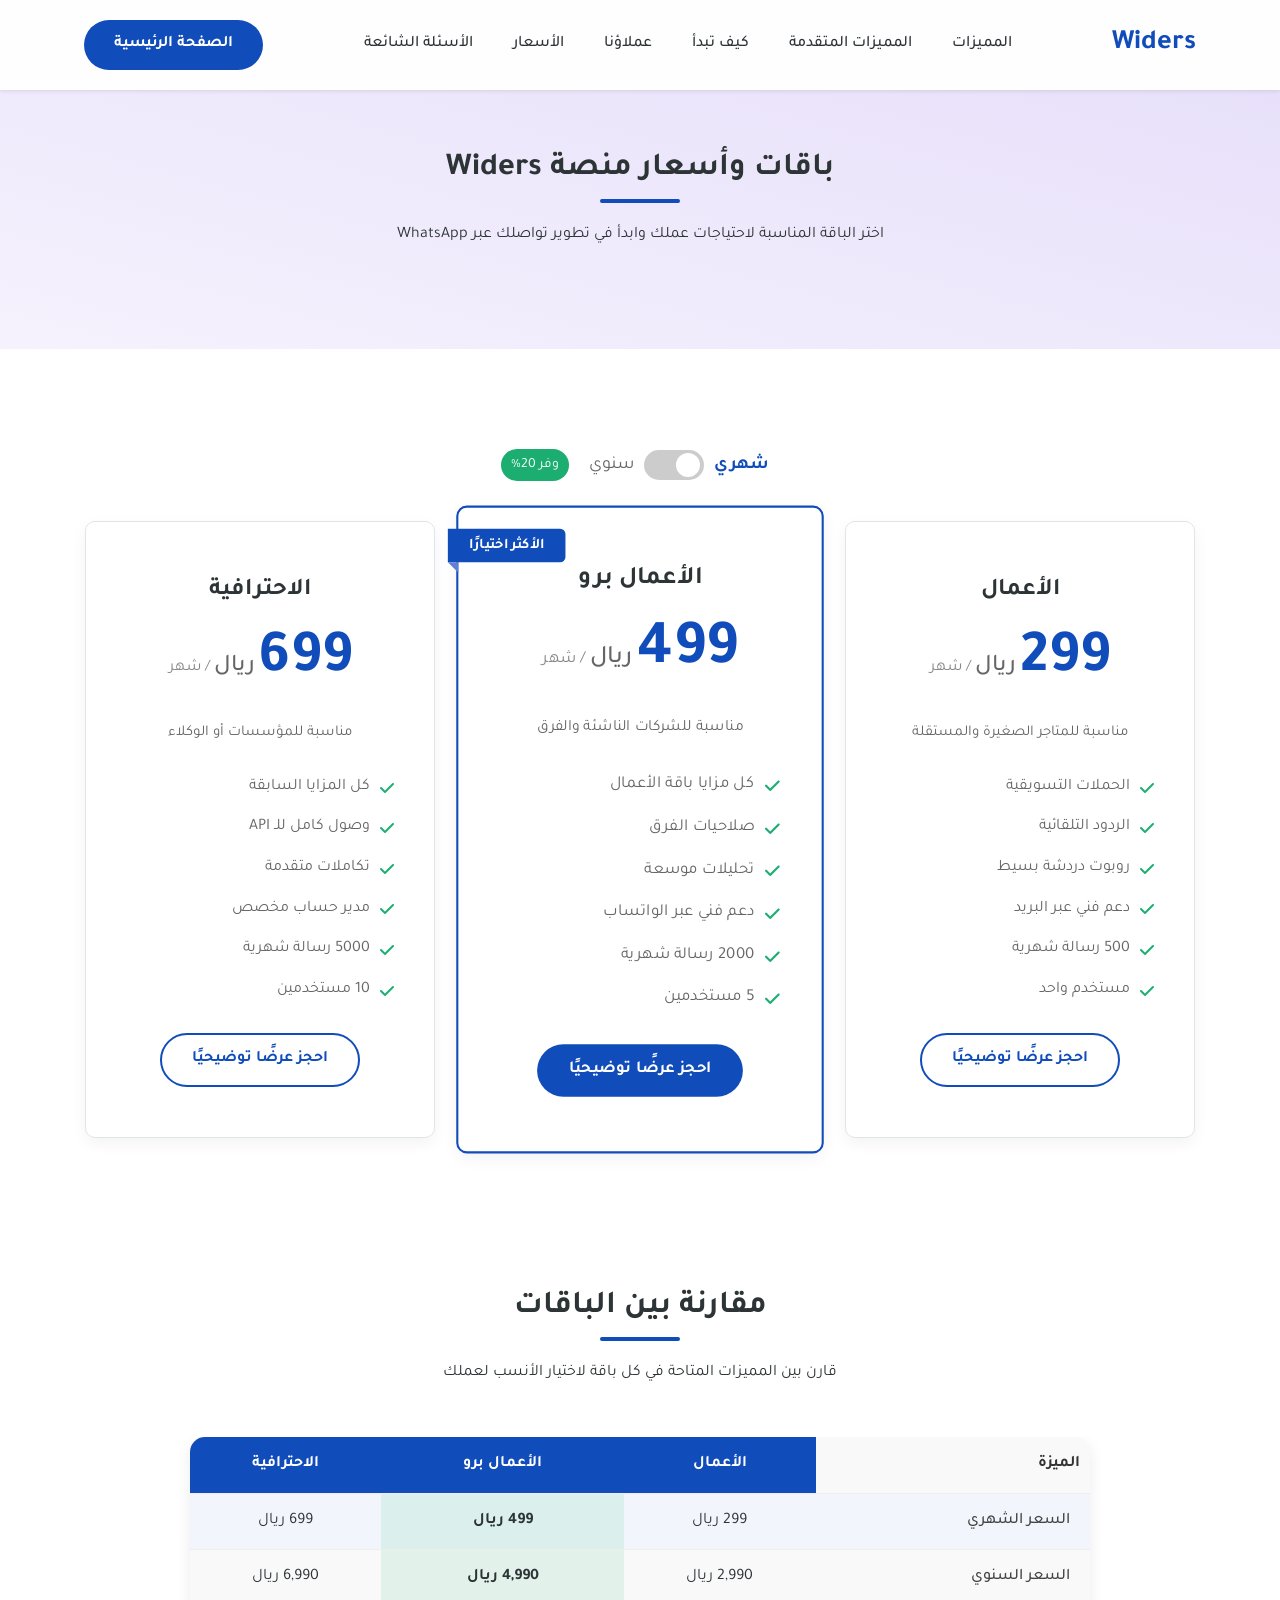
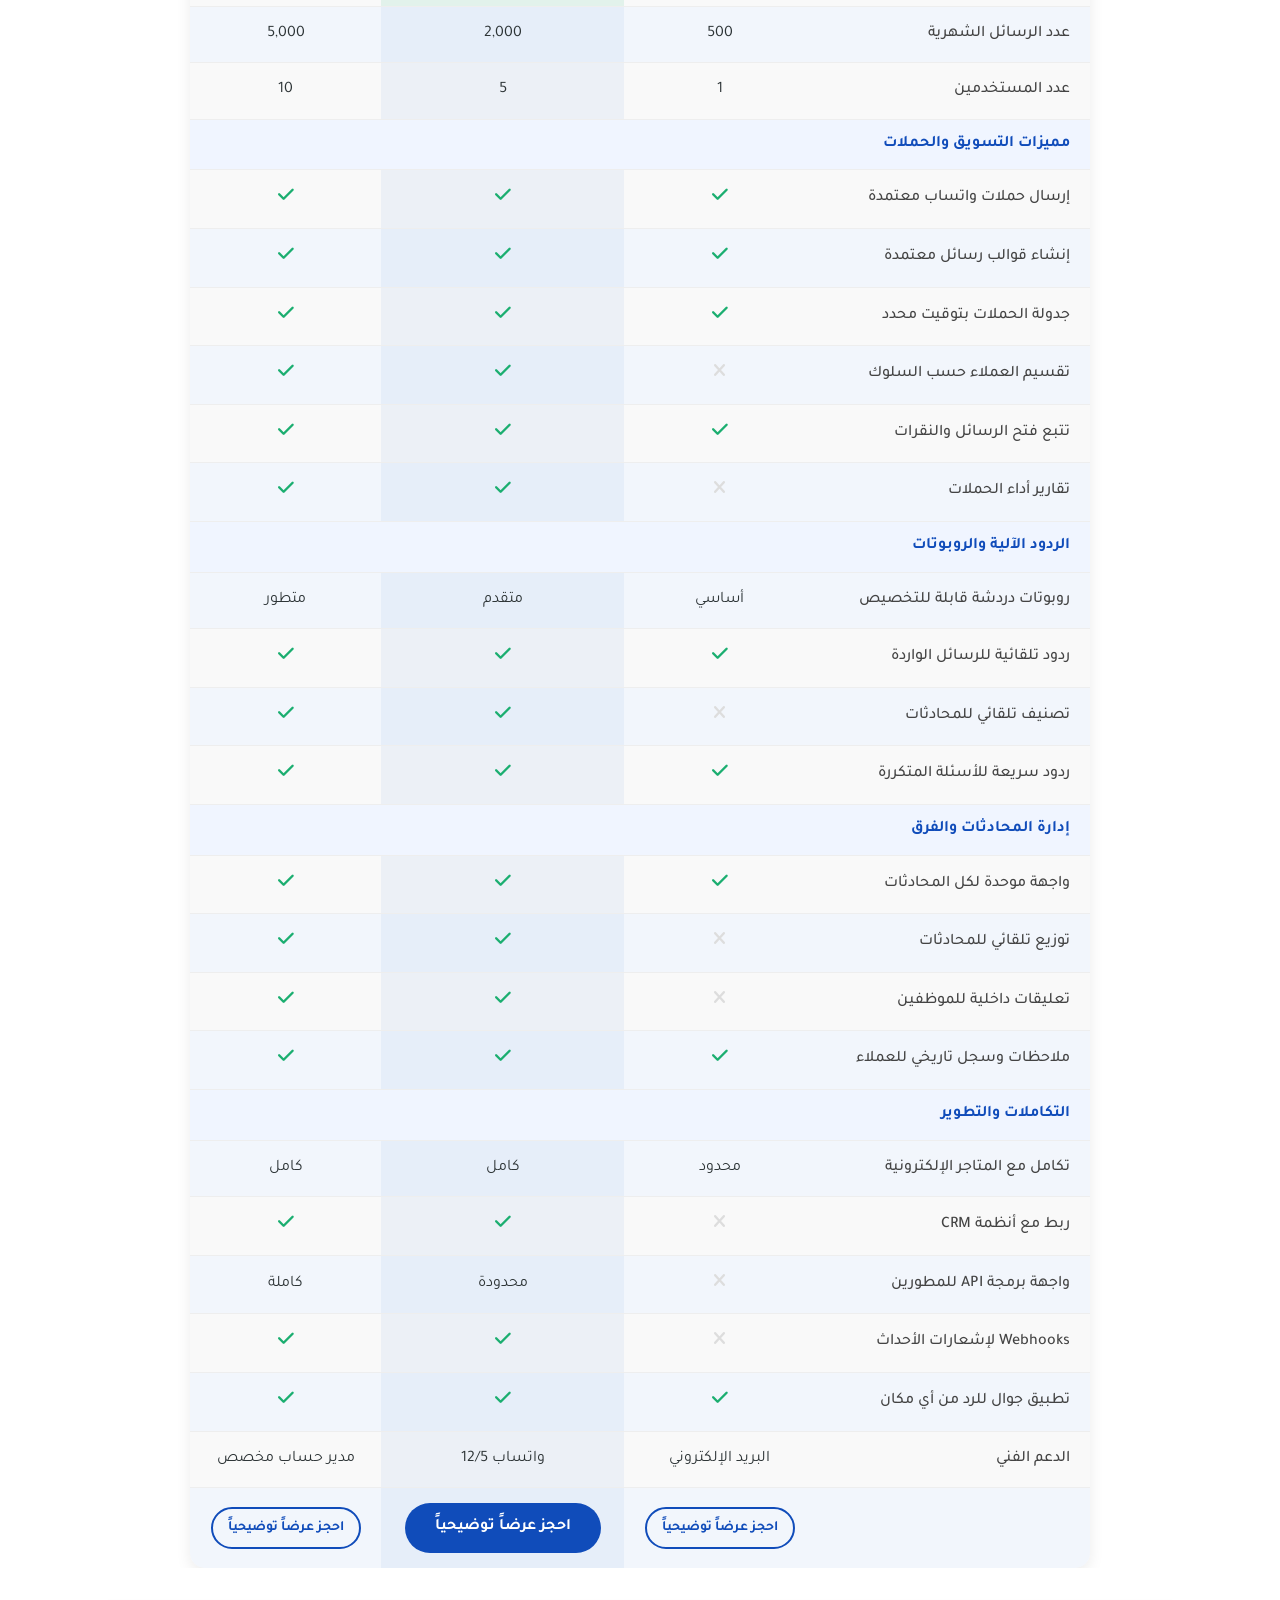
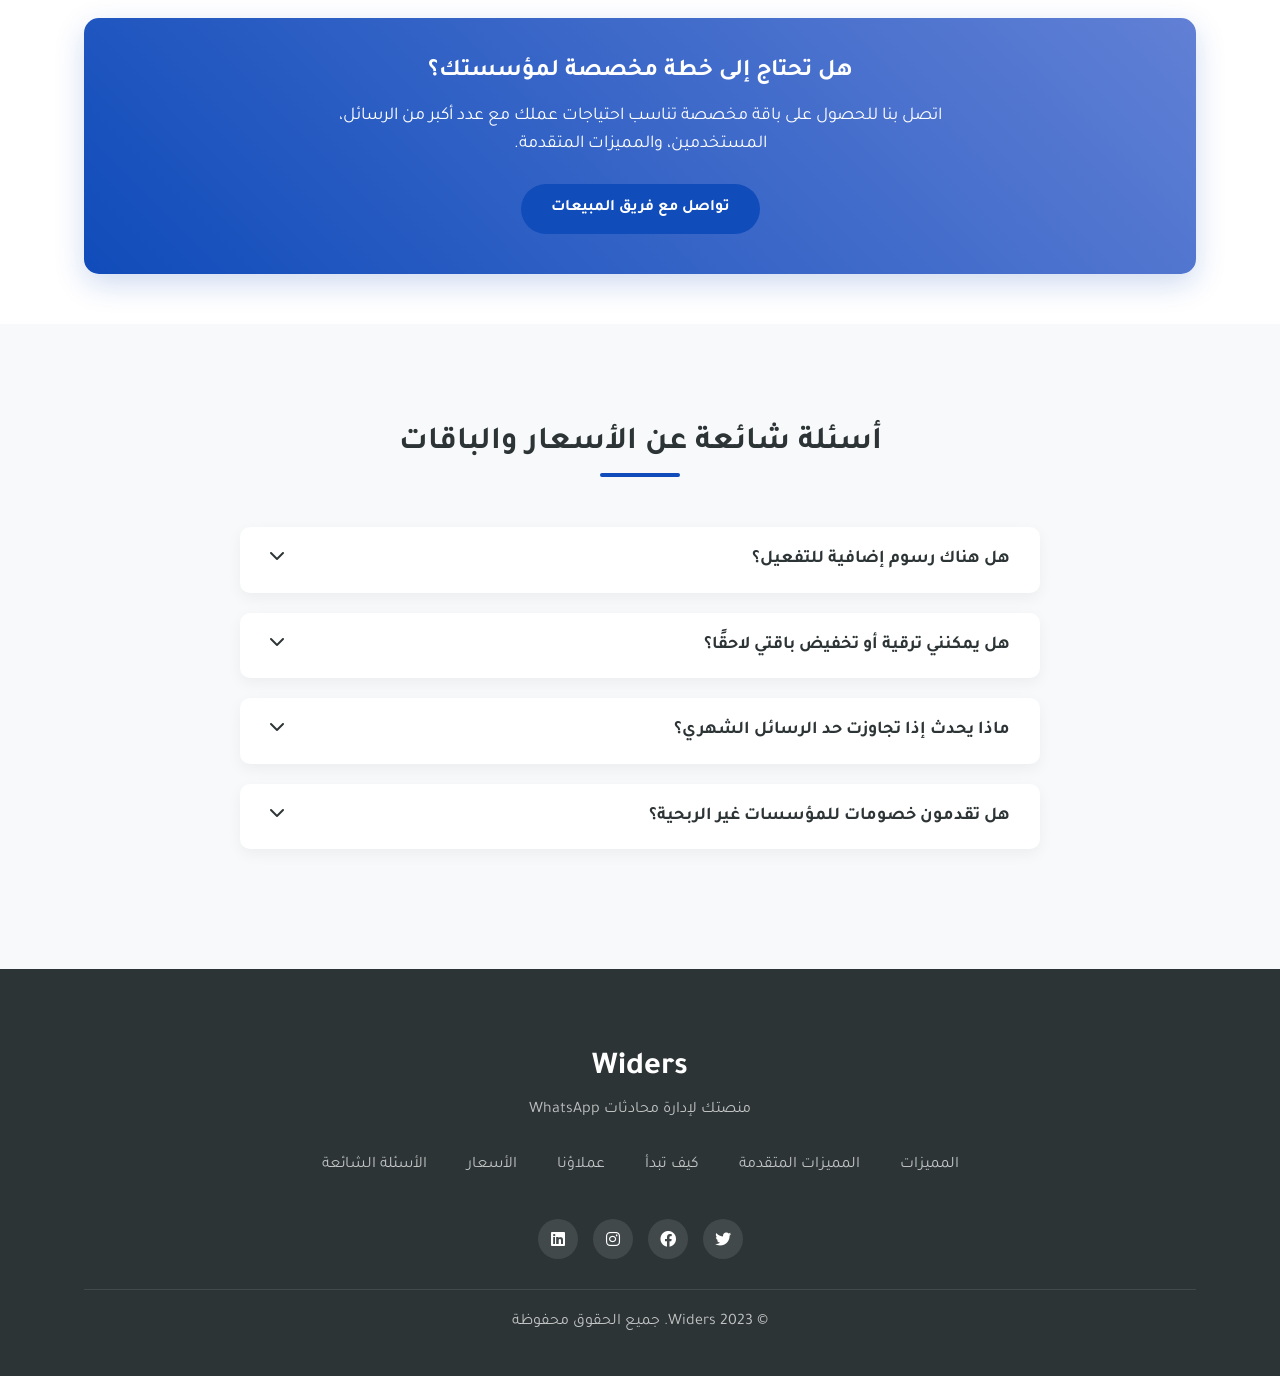
==== commit 1477d9e3: "Add files via upload" ====
--- a/pricing.html
+++ b/pricing.html
@@ -23,8 +23,8 @@
         padding: 15rem 0 5rem;
         background: linear-gradient(
           to bottom left,
-          rgba(16, 76, 186, 0.1),
-          rgba(97, 128, 213, 0.05)
+          rgba(86, 30, 220, 0.15),
+          rgba(130, 87, 229, 0.08)
         );
       }
 
--- a/styles.css
+++ b/styles.css
@@ -210,8 +210,8 @@
   padding: 15rem 0 10rem;
   background: linear-gradient(
     to bottom left,
-    rgba(16, 76, 186, 0.1),
-    rgba(97, 128, 213, 0.05)
+    rgba(86, 30, 220, 0.15),
+    rgba(130, 87, 229, 0.08)
   );
   overflow: hidden;
 }
@@ -367,75 +367,212 @@
 
 /* Journey Section */
 .journey {
-  padding: 10rem 0;
-  background-color: #fff;
+  padding: 6rem 0;
+  background: #fff;
+  position: relative;
+}
+
+.journey::before {
+  display: none;
+}
+
+.journey .container {
+  position: relative;
+  z-index: 2;
 }
 
 .journey-steps {
   display: flex;
-  flex-wrap: wrap;
-  justify-content: center;
-  gap: 4rem;
-}
-
-.step-card {
+  justify-content: center;
+  align-items: flex-start;
+  gap: 0;
   position: relative;
-  background-color: #fff;
-  padding: 4rem;
-  border-radius: 1rem;
-  box-shadow: 0 5px 15px rgba(0, 0, 0, 0.05);
+  margin-top: 4rem;
+  max-width: 90rem;
+  margin-left: auto;
+  margin-right: auto;
+}
+
+.step-wrapper {
+  display: flex;
+  flex-direction: row;
+  align-items: center;
+  width: 100%;
+  position: relative;
+}
+
+.step-wrapper:last-child .step-arrow {
+  display: none;
+}
+
+.step {
+  display: flex;
+  flex-direction: column;
+  align-items: center;
   text-align: center;
-  flex: 1;
-  min-width: 25rem;
-  max-width: 35rem;
-  transition: var(--transition);
-}
-
-.step-card:hover {
-  transform: translateY(-1rem);
-  box-shadow: 0 10px 25px rgba(0, 0, 0, 0.1);
+  position: relative;
+  z-index: 2;
+  width: 100%;
+  padding: 0 1rem;
+}
+
+.step-circle {
+  width: 9rem;
+  height: 9rem;
+  border-radius: 50%;
+  background: #fff;
+  display: flex;
+  flex-direction: column;
+  justify-content: center;
+  align-items: center;
+  margin-bottom: 1.5rem;
+  position: relative;
+  box-shadow: 0 5px 15px rgba(86, 30, 220, 0.1);
+  border: 1px solid rgba(147, 112, 219, 0.3);
+  transition: all 0.3s ease;
+}
+
+.step:hover .step-circle {
+  transform: translateY(-0.3rem);
+  box-shadow: 0 8px 20px rgba(86, 30, 220, 0.15);
 }
 
 .step-number {
   position: absolute;
-  top: -2rem;
-  right: 50%;
-  transform: translateX(50%);
+  top: -0.5rem;
+  right: -0.5rem;
+  width: 3rem;
+  height: 3rem;
+  background: var(--accent-color);
+  color: white;
+  border-radius: 50%;
+  display: flex;
+  justify-content: center;
+  align-items: center;
+  font-weight: 700;
+  font-size: 1.6rem;
+  box-shadow: 0 3px 6px rgba(86, 30, 220, 0.2);
+  z-index: 3;
+}
+
+.step-icon {
+  font-size: 3rem;
+  color: var(--accent-color);
+  margin-bottom: 0.2rem;
+}
+
+.step-title {
+  font-size: 1.4rem;
+  font-weight: 600;
+  color: var(--accent-color);
+}
+
+.step-arrow {
   width: 4rem;
-  height: 4rem;
-  background-color: var(--primary-color);
-  border-radius: 50%;
-  color: white;
-  display: flex;
-  justify-content: center;
-  align-items: center;
-  font-weight: 700;
-  font-size: 2rem;
-}
-
-.step-icon {
-  display: inline-flex;
-  justify-content: center;
-  align-items: center;
-  width: 7rem;
-  height: 7rem;
-  background-color: rgba(16, 76, 186, 0.1);
-  border-radius: 50%;
-  margin-bottom: 2rem;
-}
-
-.step-icon i {
-  font-size: 3rem;
-  color: var(--primary-color);
-}
-
-.step-card h3 {
-  font-size: 2rem;
-  margin-bottom: 1.5rem;
-}
-
-.step-card p {
+  min-width: 4rem;
+  display: flex;
+  align-items: center;
+  justify-content: center;
+  font-size: 2.5rem;
+  color: var(--accent-color);
+  position: relative;
+  z-index: 2;
+  opacity: 0.7;
+}
+
+.step-arrow i {
+  margin-top: -3rem;
+}
+
+.step-content {
+  margin-top: 0.5rem;
+}
+
+.step-content h3 {
+  font-size: 1.8rem;
+  margin-bottom: 0.8rem;
+  color: var(--accent-color);
+}
+
+.step-content p {
   color: #666;
+  font-size: 1.4rem;
+  line-height: 1.5;
+  max-width: 22rem;
+  margin: 0 auto;
+}
+
+.journey-cta {
+  margin-top: 3rem;
+  text-align: center;
+}
+
+.journey-cta .btn {
+  padding: 1.2rem 3rem;
+  font-size: 1.6rem;
+  box-shadow: 0 5px 15px rgba(86, 30, 220, 0.1);
+  transition: all 0.3s ease;
+}
+
+.journey-cta .btn:hover {
+  transform: translateY(-3px);
+  box-shadow: 0 8px 20px rgba(86, 30, 220, 0.15);
+}
+
+@media (max-width: 992px) {
+  .journey-steps {
+    flex-direction: column;
+    align-items: center;
+    gap: 3rem;
+  }
+
+  .step-wrapper {
+    flex-direction: column;
+    width: auto;
+  }
+
+  .step {
+    width: auto;
+  }
+
+  .step-arrow {
+    width: 3rem;
+    height: 3rem;
+    margin: 0.5rem 0;
+    transform: rotate(90deg);
+  }
+
+  .step-arrow i {
+    margin-top: 0;
+  }
+
+  .step-content p {
+    max-width: 30rem;
+  }
+}
+
+@media (max-width: 576px) {
+  .journey {
+    padding: 4rem 0;
+  }
+
+  .step-circle {
+    width: 8rem;
+    height: 8rem;
+  }
+
+  .step-icon {
+    font-size: 2.5rem;
+  }
+
+  .step-content h3 {
+    font-size: 1.6rem;
+  }
+
+  .step-content p {
+    font-size: 1.3rem;
+    max-width: 25rem;
+  }
 }
 
 /* Testimonials Section */
@@ -997,11 +1134,28 @@
 
   .journey-steps {
     flex-direction: column;
-    align-items: center;
+    gap: 4rem;
+  }
+
+  .journey-steps::before {
+    height: 100%;
+    width: 0.4rem;
+    top: 0;
+    left: 50%;
+    transform: translateX(-50%);
+    background-color: rgba(147, 112, 219, 0.2);
   }
 
   .step-card {
-    width: 100%;
+    width: 80%;
+    max-width: 40rem;
+  }
+
+  .step-card::after {
+    top: auto;
+    right: 50%;
+    bottom: -6rem;
+    transform: translateX(50%) rotate(90deg);
   }
 
   .testimonials-slider {
@@ -1062,12 +1216,16 @@
   .final-cta .btn-secondary {
     margin-right: 0;
   }
+
+  .step-card {
+    width: 90%;
+  }
 }
 
 /* Stats Section */
 .stats {
   padding: 5rem 0;
-  background-color: var(--primary-color);
+  background-color: var(--secondary-color);
   color: white;
 }
 
@@ -1181,7 +1339,7 @@
 
 /* For Who Section */
 .for-who {
-  padding: 10rem 0;
+  padding: 8rem 0;
   background-color: #f8f9fa;
 }
 
@@ -1203,78 +1361,84 @@
   background-color: #fff;
   padding: 0;
   border-radius: 1.5rem;
-  box-shadow: 0 10px 30px rgba(0, 0, 0, 0.05);
-  transition: var(--transition);
+  box-shadow: 0 10px 25px rgba(0, 0, 0, 0.05);
+  transition: all 0.3s ease;
   overflow: hidden;
   position: relative;
   display: flex;
   flex-direction: column;
   border: 1px solid rgba(0, 0, 0, 0.05);
+  height: 100%;
 }
 
 .audience-card:hover {
-  transform: translateY(-1rem);
-  box-shadow: 0 15px 35px rgba(0, 0, 0, 0.1);
-  border-color: var(--primary-light);
+  transform: translateY(-0.5rem);
+  box-shadow: 0 15px 35px rgba(0, 0, 0, 0.15);
+  border-color: rgba(147, 112, 219, 0.3);
 }
 
 .audience-card-header {
+  height: 20rem;
+  position: relative;
+  overflow: hidden;
+}
+
+.audience-card-image {
+  width: 100%;
+  height: 100%;
+  object-fit: cover;
+  transition: all 0.8s ease;
+}
+
+.audience-card:hover .audience-card-image {
+  transform: scale(1.05);
+}
+
+.audience-card-overlay {
+  position: absolute;
+  top: 0;
+  left: 0;
+  right: 0;
+  bottom: 0;
+  background: linear-gradient(to bottom, rgba(0, 0, 0, 0), rgba(0, 0, 0, 0.7));
+  display: flex;
+  align-items: flex-end;
+  padding: 2rem;
+  transition: all 0.3s ease;
+}
+
+.audience-card:hover .audience-card-overlay {
   background: linear-gradient(
-    45deg,
-    var(--primary-color),
-    var(--primary-light)
+    to bottom,
+    rgba(86, 30, 220, 0.2),
+    rgba(86, 30, 220, 0.7)
   );
-  padding: 3rem;
-  text-align: center;
-  color: #fff;
+}
+
+.audience-card-title {
+  color: white;
+  font-size: 2.4rem;
+  font-weight: 700;
+  margin: 0;
   position: relative;
-}
-
-.audience-card:nth-child(2) .audience-card-header {
-  background: linear-gradient(45deg, var(--secondary-color), #5cdba5);
-}
-
-.audience-card:nth-child(3) .audience-card-header {
-  background: linear-gradient(45deg, var(--accent-color), #c4a7e7);
-}
-
-.audience-card:nth-child(4) .audience-card-header {
-  background: linear-gradient(45deg, #104cba, #2a6bec);
-}
-
-.audience-icon {
-  width: 8rem;
-  height: 8rem;
-  background-color: rgba(255, 255, 255, 0.15);
-  border-radius: 50%;
-  display: flex;
-  justify-content: center;
-  align-items: center;
-  margin: 0 auto 2rem;
-  backdrop-filter: blur(5px);
-  border: 2px solid rgba(255, 255, 255, 0.1);
-}
-
-.audience-icon i {
-  font-size: 3.6rem;
-  color: #fff;
-}
-
-.audience-card-header h3 {
-  font-size: 2.4rem;
-  margin-bottom: 1rem;
-  color: #fff;
+  z-index: 2;
+  text-shadow: 0 2px 4px rgba(0, 0, 0, 0.3);
+  transition: all 0.3s ease;
+}
+
+.audience-card:hover .audience-card-title {
+  transform: translateY(-0.5rem);
 }
 
 .audience-card-content {
-  padding: 3rem;
+  padding: 2.5rem;
   flex: 1;
 }
 
 .audience-card p {
   font-size: 1.7rem;
   color: #666;
-  margin-bottom: 2.5rem;
+  margin-bottom: 2rem;
   line-height: 1.7;
 }
 
@@ -1286,26 +1450,58 @@
   margin-bottom: 1.5rem;
   display: flex;
   align-items: flex-start;
+  transition: all 0.3s ease;
+}
+
+.audience-features li:hover {
+  transform: translateX(-0.5rem);
 }
 
 .audience-features i {
-  color: var(--secondary-color);
+  color: var(--accent-color);
   margin-left: 1.2rem;
   font-size: 1.6rem;
   margin-top: 0.3rem;
 }
 
-@media (max-width: 768px) {
+@media (max-width: 992px) {
   .audience-grid {
     grid-template-columns: 1fr;
-  }
-
+    max-width: 60rem;
+    margin-left: auto;
+    margin-right: auto;
+  }
+}
+
+@media (max-width: 768px) {
   .audience-card {
     text-align: center;
   }
 
   .audience-features li {
     justify-content: center;
+  }
+
+  .audience-card-header {
+    height: 15rem;
+  }
+}
+
+@media (max-width: 576px) {
+  .audience-card-header {
+    height: 12rem;
+  }
+
+  .audience-card-title {
+    font-size: 2rem;
+  }
+
+  .audience-card-content {
+    padding: 2rem 1.5rem;
+  }
+
+  .audience-card p {
+    font-size: 1.5rem;
   }
 }
 
